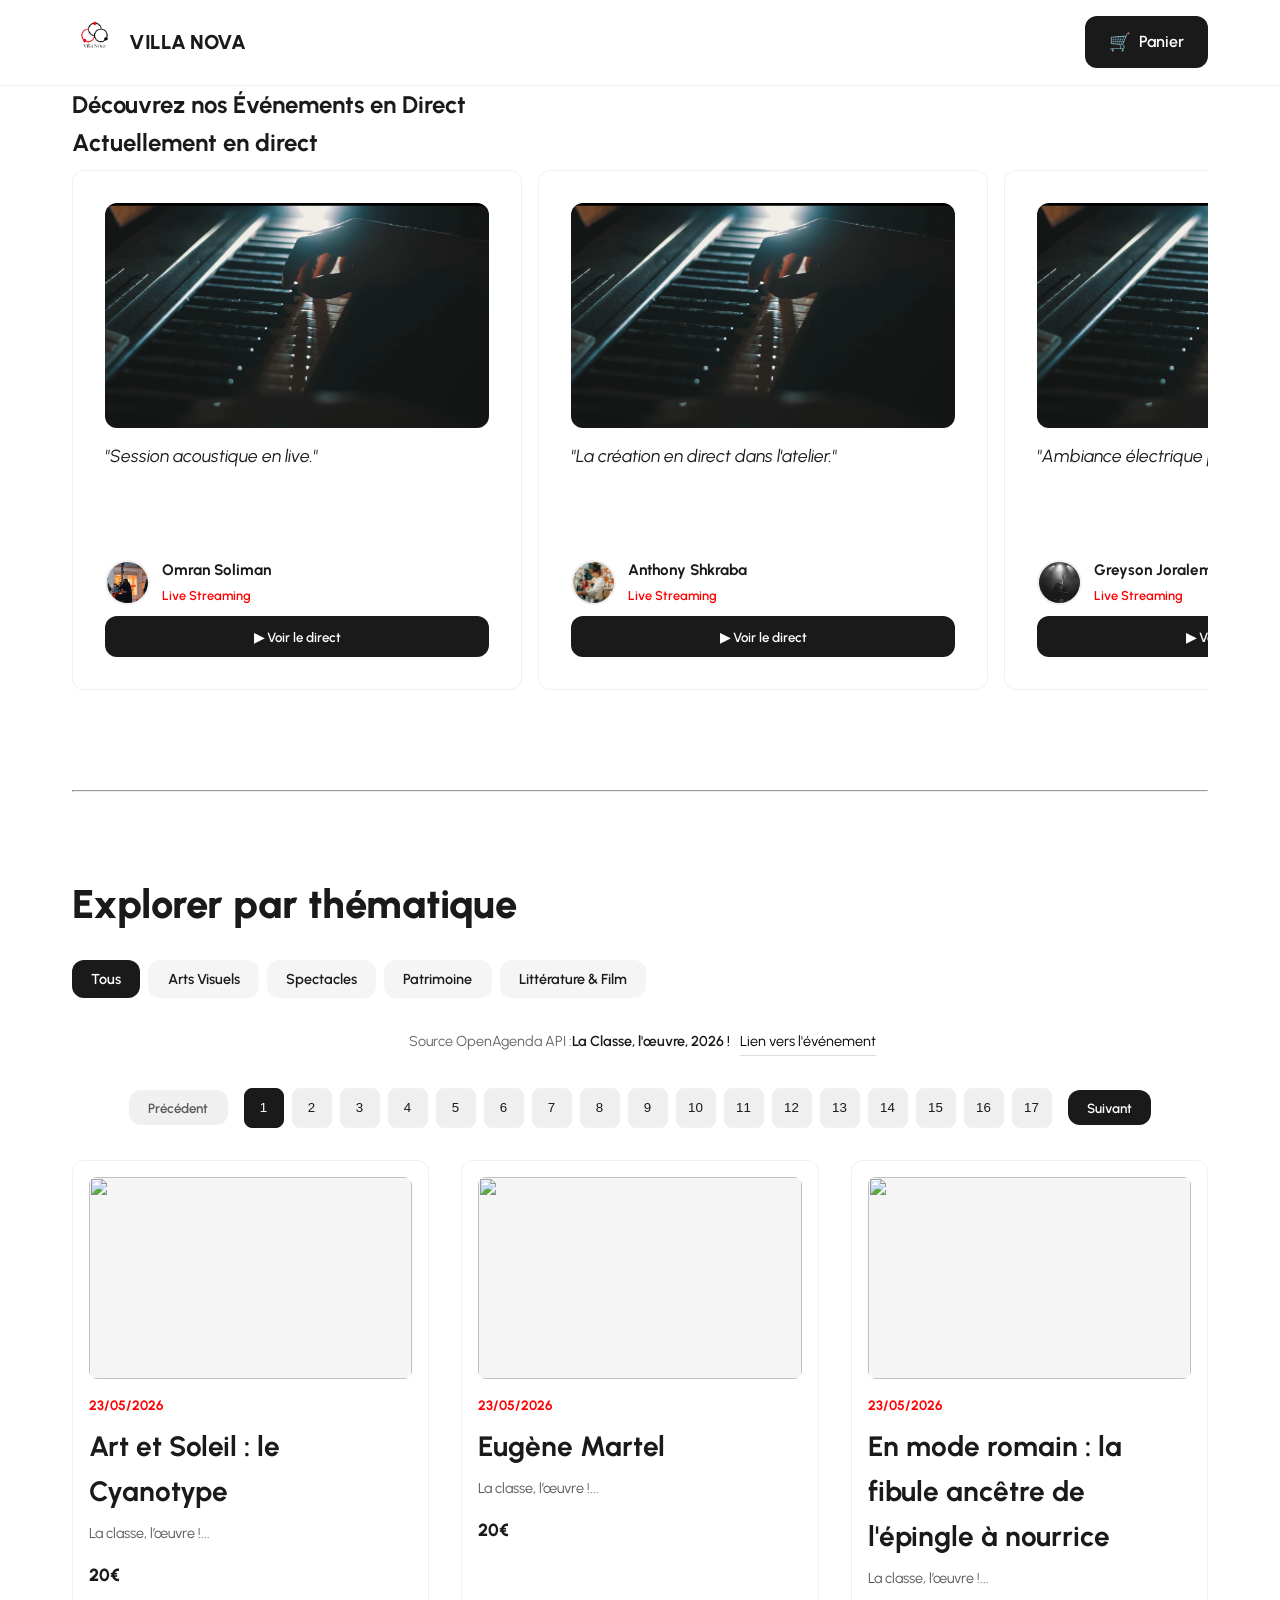
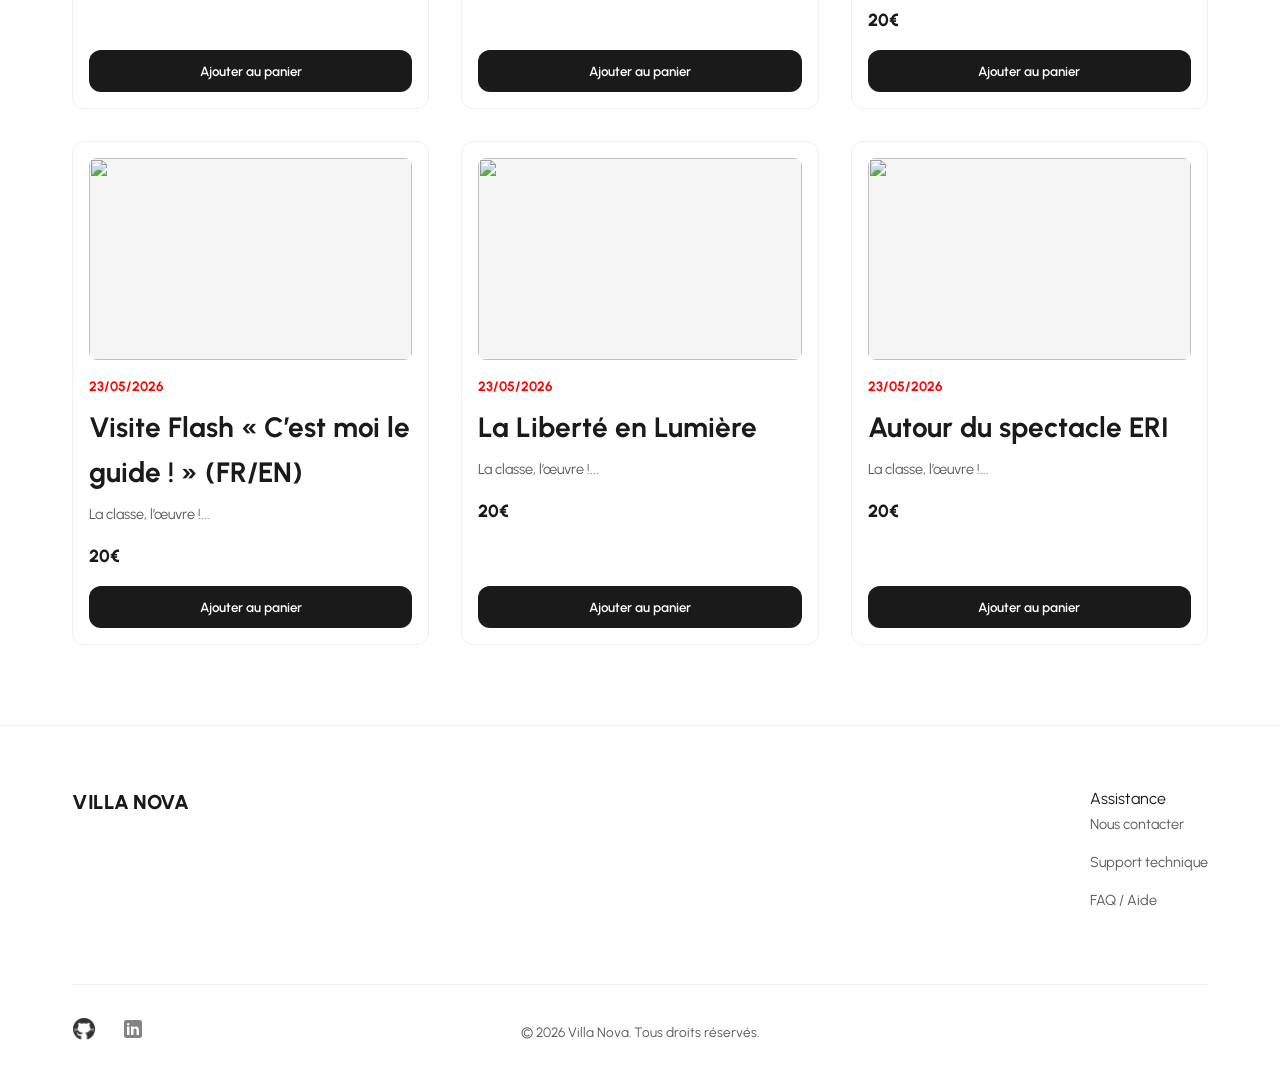
==== index.html @ 07acc82a "Add files via upload" ====
<!DOCTYPE html>
<html lang="fr">

<head>
    <meta charset="UTF-8">
    <meta name="viewport" content="width=device-width, initial-scale=1.0">
    <meta name="description"
        content="Villa Nova - Billetterie officielle. Réservez vos places pour les meilleurs concerts, cinémas et spectacles. Expérience live garantie.">
    <title>Villa Nova | Billetterie Spectacles & Concerts</title>

    <link rel="icon" type="image/png" href="./asset/favicon/symbole-villanova.webp?v=1">
    <link rel="stylesheet" href="./css/main.css">

    <script src="script.js" defer></script>
</head>

<body>

    <header class="main-header" role="banner">
        <div class="container">
            <a href="index.html" class="logo-group" aria-label="Villa Nova - Retour à l'accueil">
                <picture>
                    <source srcset="./asset/logo/logo-villanova.webp" type="image/webp">
                    <img src="./asset/logo/logo-villanova.webp" alt="Logo Villa Nova" class="logo-img" width="45"
                        height="45" decoding="async">
                </picture>
                <span class="logo-text">Villa Nova</span>
            </a>

            <nav aria-label="Navigation utilitaire">
                <a href="./Panier/panier.html" class="btn-cart">
                    Panier
                </a>
            </nav>
        </div>
    </header>

    <main id="main-content">
        <section class="hero-section">
            <div class="container">
                <h1 class="main-title">Découvrez nos Événements en Direct</h1>
            </div>
        </section>

        <section class="live-section" aria-labelledby="live-heading">
            <div class="container">
                <h2 id="live-heading" class="section-title">Actuellement en direct</h2>

                <div class="live-scroll-wrapper" id="live-container" role="region" aria-live="polite">
                </div>

                <hr class="section-divider">
            </div>
        </section>

        <template id="live-card-template">
            <article class="live-card">
                <p class="quote"></p>
                <div class="user-info">
                    <img src="" alt="" class="avatar" width="50" height="50" loading="lazy">
                    <div class="user-text">
                        <span class="name"></span>
                        <span class="desc">Live Streaming</span>
                    </div>
                </div>
                <button class="btn-toggle-live" aria-expanded="false">▶ Voir le direct</button>
            </article>
        </template>

        <section class="filters-section" aria-label="Filtrer les événements">
            <div class="container">
                <div class="filters-bar">
                    <h2 class="section-subtitle">Explorer par thématique</h2>
                    <nav class="filter-options" role="tablist">
                        <button class="filter-link active" data-filter="all" role="tab" aria-selected="true">
                            Tous
                        </button>

                        <button class="filter-link" data-filter="visuels" role="tab" aria-selected="false">
                            Arts Visuels
                        </button>

                        <button class="filter-link" data-filter="spectacle" role="tab" aria-selected="false">
                            Spectacles
                        </button>

                        <button class="filter-link" data-filter="patrimoine" role="tab" aria-selected="false">
                            Patrimoine
                        </button>

                        <button class="filter-link" data-filter="lettres" role="tab" aria-selected="false">
                            Littérature & Film
                        </button>
                    </nav>
                </div>
            </div>
            <p class="source-info">
               Source OpenAgenda API :<strong>La Classe, l'œuvre, 2026 !</strong>
                <a href="https://openagenda.com/fr/lclo-2026?domaine-artistique%5B0%5D=142" target="_blank"
                    rel="noopener noreferrer" class="event-link">
                    Lien vers l'événement
                </a>
            </p>
        </section>
        <section class="events-section">
            <div class="container">
                <nav class="pagination-bar" aria-label="Sélection de page">
                    <button class="btn-page" id="prev-page" disabled aria-label="Page précédente">Précédent</button>
                    <div class="page-numbers" id="page-numbers" role="navigation"></div>
                    <button class="btn-page" id="next-page" aria-label="Page suivante">Suivant</button>
                </nav>

                <div class="events-grid" id="events-container">
                </div>
            </div>
        </section>

        <template id="event-template">
            <article class="event-card">
                <div class="event-img-wrapper">
                    <picture>
                        <source class="event-webp-source" type="image/webp">
                        <img src="" class="event-img" loading="lazy" alt="" width="800" height="500">
                    </picture>
                </div>
                <div class="event-date-badge"></div>
                <h3 class="event-title"></h3>
                <p class="event-desc"></p>
                <div class="event-price"></div>
                <button class="btn-add-to-cart" aria-label="Ajouter cet événement au panier">Ajouter au panier</button>
            </article>
        </template>
    </main>

    <footer class="main-footer" role="contentinfo">
        <div class="container">
            <div class="footer-top">
                <div class="footer-brand">Villa Nova</div>
                <div class="footer-links">
                    <div class="footer-col">
                        <p class="footer-col-title">Assistance</p>
                        <ul>
                            <li><a href="./Contact/contact.html">Nous contacter</a></li>
                            <li><a href="#">Support technique</a></li>
                            <li><a href="#">FAQ / Aide</a></li>
                        </ul>
                    </div>
                </div>
            </div>
            <div class="footer-bottom">
                <nav class="socials" aria-label="Suivez-nous sur les réseaux sociaux">
                    <a href="https://github.com/votre-user" target="_blank" rel="noopener noreferrer"
                        aria-label="GitHub (nouvelle fenêtre)">
                        <img src="./asset/social-icon/icons8-github-50.png" alt="" class="social-icon" width="30"
                            height="30">
                    </a>
                    <a href="https://www.linkedin.com/in/votre-profil/" target="_blank" rel="noopener noreferrer"
                        aria-label="LinkedIn (nouvelle fenêtre)">
                        <img src="./asset/social-icon/icons8-linkedin-48.png" alt="" class="social-icon" width="30"
                            height="30">
                    </a>
                </nav>
                <p class="copyright">&copy; 2026 Villa Nova. Tous droits réservés.</p>
            </div>
        </div>
    </footer>

    <div id="toast-container" aria-live="assertive" aria-atomic="true"></div>

</body>

</html>
---- css/main.css ----
@charset "UTF-8";
@import url("https://fonts.googleapis.com/css2?family=Urbanist:wght@400;600;700;800&display=swap");
.main-header {
  padding: 1rem 0;
  border-bottom: 1px solid #f0f0f0;
  background-color: #ffffff;
  position: sticky;
  top: 0;
  z-index: 100;
}
.main-header .container {
  display: flex;
  justify-content: space-between;
  align-items: center;
  gap: 1rem;
}
.main-header .logo-group {
  display: flex;
  align-items: center;
  gap: 12px;
  color: #1a1a1a;
  text-decoration: none;
}
.main-header .logo-group .logo-img {
  height: clamp(35px, 5vw, 45px);
  width: auto;
  -o-object-fit: contain;
     object-fit: contain;
}
.main-header .logo-group .logo-text {
  font-size: clamp(1rem, 3vw, 1.25rem);
  font-weight: 800;
  letter-spacing: -0.5px;
  text-transform: uppercase;
}
.main-header .logo-group:hover .logo-text {
  color: #ff0000;
}
.main-header .btn-cart {
  display: inline-block;
  font-family: "Urbanist", sans-serif;
  border-radius: 12px;
  font-weight: 600;
  cursor: pointer;
  transition: all 0.3s cubic-bezier(0.4, 0, 0.2, 1);
  border: none;
  text-align: center;
  padding: 0.8rem 1.8rem;
  text-decoration: none;
}
.main-header .btn-cart:focus-visible {
  outline: 3px solid #ff0000;
  outline-offset: 3px;
}
.main-header .btn-cart:active {
  transform: scale(0.98);
}
.main-header .btn-cart {
  background-color: #1a1a1a;
  color: #ffffff;
  padding: 0.6rem 1.2rem;
  font-size: 0.9rem;
  display: flex;
  align-items: center;
  gap: 8px;
}
.main-header .btn-cart::before {
  content: "🛒";
  font-size: 1.1rem;
}
.main-header .btn-cart:hover {
  background-color: #ff0000;
  transform: translateY(-2px);
  box-shadow: 0 4px 12px rgba(255, 0, 0, 0.3);
}
@media (min-width: 768px) {
  .main-header .btn-cart {
    padding: 0.75rem 1.5rem;
    font-size: 1rem;
  }
}

.hidden {
  display: none !important;
}

.events-grid {
  display: grid;
  grid-template-columns: repeat(1, 1fr);
  gap: 2rem;
  align-items: stretch;
}
@media (min-width: 768px) {
  .events-grid {
    grid-template-columns: repeat(2, 1fr);
  }
}
@media (min-width: 1024px) {
  .events-grid {
    grid-template-columns: repeat(3, 1fr);
  }
}

/* Style pour la vidéo injectée en JS */
.live-video-player {
  width: 100%;
  border-radius: 8px;
  margin-bottom: 10px;
}

/* Style pour le bouton quand l'article est ajouté */
.btn-add-to-cart.is-added {
  background-color: #28a745 !important; /* Commentaire valide en CSS */
  border-color: #28a745 !important;
  color: white !important;
}

.live-scroll-wrapper {
  display: flex;
  gap: 1rem;
  overflow-x: auto;
  padding: 0.5rem 0.5rem 40px;
  margin-bottom: 60px;
  scroll-snap-type: x mandatory;
  scrollbar-width: auto;
  scrollbar-color: rgba(0, 0, 0, 0.5) #f5f5f5;
}
.live-scroll-wrapper::-webkit-scrollbar {
  height: 10px;
}
.live-scroll-wrapper::-webkit-scrollbar-track {
  background: #f5f5f5;
  border-radius: 12px;
}
.live-scroll-wrapper::-webkit-scrollbar-thumb {
  background: rgba(0, 0, 0, 0.5);
  border-radius: 12px;
  border: 2px solid #f5f5f5;
}
.live-scroll-wrapper::-webkit-scrollbar-thumb:hover {
  background: #595959;
}

.live-card {
  flex: 0 0 320px;
  scroll-snap-align: start;
  background: #ffffff;
  padding: 2rem;
  border-radius: 12px;
  border: 1px solid #f0f0f0;
  display: flex;
  flex-direction: column;
  height: 520px;
  overflow: hidden;
}
@media (min-width: 768px) {
  .live-card {
    flex: 0 0 450px;
  }
}
.live-card .video-container-placeholder {
  width: 100%;
  height: 225px;
  margin-bottom: 1rem;
  background-color: #f5f5f5;
  border-radius: 12px;
  overflow: hidden;
  position: relative;
}
.live-card .video-container-placeholder .live-video-player {
  width: 100%;
  height: 100%;
  -o-object-fit: cover;
     object-fit: cover;
  display: block;
  background: #000;
  position: absolute;
  top: 0;
  left: 0;
  z-index: 10;
}
.live-card .video-container-placeholder .video-preview {
  width: 100%;
  height: 100%;
  position: relative;
  z-index: 1;
}
.live-card .video-container-placeholder .video-preview .preview-img {
  width: 100%;
  height: 100%;
  -o-object-fit: cover;
     object-fit: cover;
  transition: transform 0.4s ease;
}
.live-card .video-container-placeholder .video-preview:hover .preview-img {
  transform: scale(1.05);
}
.live-card .quote {
  font-style: italic;
  font-size: 1.1rem;
  color: #1a1a1a;
  margin-bottom: 1rem;
  line-height: 1.4;
  display: -webkit-box;
  line-clamp: 2;
  -webkit-line-clamp: 2;
  -webkit-box-orient: vertical;
  overflow: hidden;
}
.live-card .user-info {
  display: flex;
  align-items: center;
  gap: 12px;
  margin-top: auto;
  padding-bottom: 0.5rem;
}
.live-card .user-info .avatar {
  width: 45px;
  height: 45px;
  border-radius: 50%;
  -o-object-fit: cover;
     object-fit: cover;
  border: 2px solid #f0f0f0;
  flex-shrink: 0;
}
.live-card .user-info .user-text .name {
  font-weight: bold;
  display: block;
  font-size: 0.95rem;
}
.live-card .user-info .user-text .desc {
  font-size: 0.8rem;
  color: #ff0000;
  font-weight: 600;
}

.event-card {
  display: flex;
  flex-direction: column;
  background: #ffffff;
  padding: 1rem;
  border-radius: 12px;
  border: 1px solid #f0f0f0;
  transition: transform 0.3s ease, box-shadow 0.3s ease;
}
.event-card:hover {
  transform: translateY(-5px);
  box-shadow: 0 10px 20px rgba(0, 0, 0, 0.05);
}
.event-card .event-img-wrapper {
  width: 100%;
  aspect-ratio: 16/10;
  border-radius: 8px;
  overflow: hidden;
  margin-bottom: 1rem;
  background: #f5f5f5;
}
.event-card .event-img-wrapper picture, .event-card .event-img-wrapper img {
  width: 100%;
  height: 100%;
  -o-object-fit: cover;
     object-fit: cover;
  display: block;
}
.event-card .event-date-badge {
  color: #ff0000;
  font-weight: 700;
  font-size: 0.85rem;
  text-transform: uppercase;
}
.event-card h3 {
  margin: 0.5rem 0;
  font-size: clamp(1.25rem, 3vw, 1.75rem);
  color: #1a1a1a;
}
.event-card .event-desc {
  font-size: 0.9rem;
  color: #595959;
  margin-bottom: 1rem;
}
.event-card .event-price {
  font-weight: 800;
  margin-bottom: 1rem;
  font-size: 1.1rem;
}
.event-card .btn-add-to-cart {
  margin-top: auto;
}

.filters-bar {
  margin-top: 80px;
  margin-bottom: 2rem;
}
.filters-bar .section-subtitle {
  font-size: clamp(1.75rem, 4vw, 2.5rem);
  font-weight: 800;
  margin-bottom: 24px;
  display: block;
}

.filter-options {
  display: flex;
  gap: 0.5rem;
  flex-wrap: wrap;
}
.filter-options .filter-link {
  display: inline-block;
  font-family: "Urbanist", sans-serif;
  border-radius: 12px;
  font-weight: 600;
  cursor: pointer;
  transition: all 0.3s cubic-bezier(0.4, 0, 0.2, 1);
  border: none;
  text-align: center;
  padding: 0.8rem 1.8rem;
  text-decoration: none;
}
.filter-options .filter-link:focus-visible {
  outline: 3px solid #ff0000;
  outline-offset: 3px;
}
.filter-options .filter-link:active {
  transform: scale(0.98);
}
.filter-options .filter-link {
  background: #f5f5f5;
  color: #1a1a1a;
  padding: 0.6rem 1.2rem;
  font-size: 0.9rem;
}
.filter-options .filter-link.active {
  background: #1a1a1a;
  color: #ffffff;
}
.filter-options .filter-link:hover:not(.active) {
  background: rgb(232.25, 232.25, 232.25);
}

.pagination-bar {
  display: flex;
  justify-content: center;
  align-items: center;
  gap: 1rem;
  margin: 2rem 0;
}
.pagination-bar .btn-page {
  display: inline-block;
  font-family: "Urbanist", sans-serif;
  border-radius: 12px;
  font-weight: 600;
  cursor: pointer;
  transition: all 0.3s cubic-bezier(0.4, 0, 0.2, 1);
  border: none;
  text-align: center;
  padding: 0.8rem 1.8rem;
  text-decoration: none;
}
.pagination-bar .btn-page:focus-visible {
  outline: 3px solid #ff0000;
  outline-offset: 3px;
}
.pagination-bar .btn-page:active {
  transform: scale(0.98);
}
.pagination-bar .btn-page {
  background: #1a1a1a;
  color: #ffffff;
  padding: 0.6rem 1.2rem;
}
.pagination-bar .btn-page:disabled {
  background: #f0f0f0;
  color: #595959;
  cursor: not-allowed;
}
.pagination-bar .page-numbers {
  display: flex;
  gap: 0.5rem;
}
.pagination-bar .page-numbers .page-link {
  width: 40px;
  height: 40px;
  display: flex;
  justify-content: center;
  align-items: center;
  border: 1px solid #f0f0f0;
  border-radius: 8px;
  cursor: pointer;
  transition: all 0.2s;
}
.pagination-bar .page-numbers .page-link.active {
  background: #1a1a1a;
  color: #ffffff;
  border-color: #1a1a1a;
}

.btn-toggle-live, .btn-add-to-cart {
  display: inline-block;
  font-family: "Urbanist", sans-serif;
  border-radius: 12px;
  font-weight: 600;
  cursor: pointer;
  transition: all 0.3s cubic-bezier(0.4, 0, 0.2, 1);
  border: none;
  text-align: center;
  padding: 0.8rem 1.8rem;
  text-decoration: none;
}
.btn-toggle-live:focus-visible, .btn-add-to-cart:focus-visible {
  outline: 3px solid #ff0000;
  outline-offset: 3px;
}
.btn-toggle-live:active, .btn-add-to-cart:active {
  transform: scale(0.98);
}
.btn-toggle-live, .btn-add-to-cart {
  background: #1a1a1a;
  color: #ffffff;
  width: 100%;
}
.btn-toggle-live:hover, .btn-add-to-cart:hover {
  background: #ff0000;
}

.btn-toggle-live.is-actived {
  background-color: #28a745 !important; /* Commentaire valide en CSS */
  border-color: #28a745 !important;
  color: white !important;
}

#toast-container {
  position: fixed;
  bottom: 2rem;
  right: 2rem;
  z-index: 1000;
}

.toast-message {
  background: #1a1a1a;
  color: #ffffff;
  padding: 1rem 2rem;
  border-radius: 12px;
  margin-top: 0.5rem;
  box-shadow: 0 10px 30px rgba(0, 0, 0, 0.2);
  display: flex;
  align-items: center;
  gap: 10px;
  font-size: 0.9rem;
  animation: slideIn 0.3s ease-out, fadeOut 0.3s ease-in 2.7s forwards;
}
.toast-message::before {
  content: "✓";
  color: #4CAF50;
  font-weight: bold;
}

@keyframes slideIn {
  from {
    transform: translateX(100%);
    opacity: 0;
  }
  to {
    transform: translateX(0);
    opacity: 1;
  }
}
@keyframes fadeOut {
  from {
    opacity: 1;
  }
  to {
    opacity: 0;
  }
}
.water-surface {
  position: relative;
  overflow: hidden;
  cursor: pointer;
  background: #000;
}
.water-surface .live-video-player {
  position: absolute;
  top: 0;
  left: 0;
  width: 100%;
  height: 100%;
  z-index: 10;
  -o-object-fit: cover;
     object-fit: cover;
}
.water-surface .video-preview {
  position: relative;
  width: 100%;
  height: 100%;
  z-index: 1;
}
.water-surface .water-overlay {
  position: absolute;
  top: 0;
  left: 0;
  width: 100%;
  height: 100%;
  pointer-events: none;
  z-index: 5;
}
.water-surface .water-ripple {
  position: absolute;
  width: 2px;
  height: 2px;
  background: rgba(255, 255, 255, 0.4);
  border-radius: 50%;
  transform: translate(-50%, -50%);
  animation: rippleEffect 1s ease-out forwards;
  z-index: 6;
}

@keyframes rippleEffect {
  0% {
    width: 0;
    height: 0;
    opacity: 0.5;
    box-shadow: 0 0 0 0 rgba(255, 255, 255, 0.4);
  }
  100% {
    width: 150px;
    height: 150px;
    opacity: 0;
    box-shadow: 0 0 20px 10px rgba(255, 255, 255, 0);
  }
}
.source-info {
  display: flex;
  justify-content: center;
  font-size: 0.9rem;
  color: #666;
  margin: 15px 0 25px 5px;
  font-family: inherit;
}
.source-info strong {
  color: #1a1a1a;
  font-weight: 600;
}
.source-info .event-link {
  color: #000;
  text-decoration: none;
  margin-left: 10px;
  padding-bottom: 2px;
  border-bottom: 1px solid #ddd;
  transition: all 0.3s ease;
}
.source-info .event-link:hover {
  color: #444;
  border-bottom-color: #1a1a1a;
}

.cart-title {
  font-size: clamp(2.25rem, 6vw, 4rem);
  margin: 2rem 0;
  font-weight: 800;
}

.cart-empty {
  text-align: center;
  padding: 60px 0;
}

.cart-actions-bottom {
  margin-top: 30px;
}

.btn-retour-simple {
  display: inline-block;
  background: none;
  border: 1px solid #f0f0f0;
  color: #1a1a1a;
  padding: 0.8rem 1.5rem;
  font-size: 0.9rem;
  border-radius: 12px;
  transition: all 0.2s;
  text-decoration: underline;
}
.btn-retour-simple:hover {
  color: #ff0000;
}

.btn-continue-shopping {
  display: block;
  text-align: center;
  margin-top: 15px;
  color: #1a1a1a;
  font-size: 0.9rem;
  text-decoration: underline;
}
.btn-continue-shopping:hover {
  text-decoration: underline;
  color: #ff0000;
}

.cart-header {
  display: none;
}
@media (min-width: 768px) {
  .cart-header {
    display: flex;
    padding: 1rem 0;
    border-bottom: 2px solid #1a1a1a;
    font-weight: 700;
    text-transform: uppercase;
    font-size: 0.85rem;
    letter-spacing: 1px;
  }
}
.cart-header .col-desc {
  flex: 3;
}
.cart-header .col-date {
  flex: 1.5;
  text-align: center;
}
.cart-header .col-qty {
  flex: 1.5;
  text-align: center;
}
.cart-header .col-price {
  flex: 1;
  text-align: right;
}

.cart-item {
  display: flex;
  flex-direction: column;
  gap: 1rem;
  padding: 2rem 0;
  border-bottom: 1px solid #f0f0f0;
}
@media (min-width: 768px) {
  .cart-item {
    flex-direction: row;
    align-items: center;
  }
}
.cart-item .item-info {
  display: flex;
  align-items: center;
  gap: 1rem;
  flex: 3;
}
.cart-item .item-thumb {
  width: 70px;
  height: 70px;
  -o-object-fit: cover;
     object-fit: cover;
  border-radius: 12px;
  flex-shrink: 0;
  background: #f5f5f5;
}
.cart-item .col-date, .cart-item .col-qty, .cart-item .col-price {
  display: flex;
  justify-content: space-between;
  width: 100%;
}
@media (min-width: 768px) {
  .cart-item .col-date, .cart-item .col-qty, .cart-item .col-price {
    display: block;
    width: auto;
    flex: 1.5;
    text-align: center;
  }
}
.cart-item .col-price {
  font-weight: 700;
}
@media (min-width: 768px) {
  .cart-item .col-price {
    flex: 1;
    text-align: right;
  }
}
.cart-item .qty-control {
  display: flex;
  align-items: center;
  justify-content: center;
  gap: 10px;
}
.cart-item .qty-control button {
  background: #f5f5f5;
  border: none;
  width: 35px;
  height: 35px;
  border-radius: 50%;
  display: flex;
  align-items: center;
  justify-content: center;
  font-size: 1.1rem;
  font-weight: 700;
  cursor: pointer;
  transition: all 0.2s;
}
.cart-item .qty-control button:hover {
  background: #1a1a1a;
  color: #ffffff;
}
.cart-item .btn-delete {
  background: none;
  border: none;
  color: #595959;
  font-size: 0.8rem;
  text-decoration: underline;
  cursor: pointer;
  margin-top: 5px;
}
.cart-item .btn-delete:hover {
  color: #ff0000;
}

.cart-footer {
  display: flex;
  justify-content: flex-end;
  margin: 2rem 0 100px 0;
}
.cart-footer .summary-box {
  width: 100%;
  max-width: 380px;
  background: #f5f5f5;
  padding: 2rem;
  border-radius: 12px;
}
.cart-footer .summary-box .summary-line {
  display: flex;
  justify-content: space-between;
  margin-bottom: 1rem;
  color: #595959;
}
.cart-footer .summary-box .summary-total {
  display: flex;
  justify-content: space-between;
  margin-top: 1rem;
  padding-top: 1rem;
  border-top: 2px solid #1a1a1a;
  font-weight: 800;
  font-size: 1.5rem;
  color: #1a1a1a;
}

.btn-submit {
  display: inline-block;
  font-family: "Urbanist", sans-serif;
  border-radius: 12px;
  font-weight: 600;
  cursor: pointer;
  transition: all 0.3s cubic-bezier(0.4, 0, 0.2, 1);
  border: none;
  text-align: center;
  padding: 0.8rem 1.8rem;
  text-decoration: none;
}
.btn-submit:focus-visible {
  outline: 3px solid #ff0000;
  outline-offset: 3px;
}
.btn-submit:active {
  transform: scale(0.98);
}
.btn-submit {
  display: block;
  width: 100%;
  background-color: #ff0000;
  color: #ffffff;
  padding: 1.1rem;
  font-size: 1rem;
  margin-top: 2rem;
  text-transform: uppercase;
  letter-spacing: 1px;
}
.btn-submit:hover {
  background-color: #cc0000;
  transform: translateY(-3px);
  box-shadow: 0 8px 15px rgba(255, 0, 0, 0.2);
}

.feedback-section {
  padding: 80px 0 2rem;
}
.feedback-section .section-title {
  font-size: clamp(1.75rem, 4vw, 2.5rem);
  margin-bottom: 2rem;
  font-weight: 800;
  text-align: center;
}
.feedback-section .feedback-grid {
  display: grid;
  grid-template-columns: 1fr;
  gap: 1rem;
}
@media (min-width: 768px) {
  .feedback-section .feedback-grid {
    grid-template-columns: repeat(2, 1fr);
    gap: 2rem;
  }
}
@media (min-width: 1024px) {
  .feedback-section .feedback-grid {
    grid-template-columns: repeat(3, 1fr);
  }
}
.feedback-section .feedback-card {
  padding: 2rem;
  border: 1px solid #f0f0f0;
  border-radius: 12px;
  background-color: #ffffff;
  transition: all 0.3s ease;
}
.feedback-section .feedback-card:hover {
  box-shadow: 0 10px 30px rgba(0, 0, 0, 0.08);
  transform: translateY(-5px);
}
.feedback-section .feedback-card .quote {
  font-size: 1.1rem;
  font-style: italic;
  font-weight: 500;
  margin-bottom: 1rem;
  color: #1a1a1a;
  line-height: 1.6;
}
.feedback-section .feedback-card .quote::before {
  content: "« ";
  color: #ff0000;
}
.feedback-section .feedback-card .quote::after {
  content: " »";
  color: #ff0000;
}

.contact-section {
  padding: 60px 0 120px;
}
.contact-section .contact-title {
  font-size: clamp(1.75rem, 4vw, 2.5rem);
  font-weight: 800;
  margin-bottom: 40px;
  margin-top: 20px;
}
.contact-section .contact-form {
  max-width: 750px;
  margin: 0 auto;
}
.contact-section .contact-form .form-row {
  display: flex;
  flex-direction: column;
  gap: 0;
}
@media (min-width: 768px) {
  .contact-section .contact-form .form-row {
    flex-direction: row;
    gap: 2rem;
  }
}
.contact-section .contact-form .form-group {
  display: flex;
  flex-direction: column;
  margin-bottom: 25px;
  flex: 1;
  position: relative;
}
.contact-section .contact-form .form-group label {
  font-size: 0.9rem;
  font-weight: 700;
  margin-bottom: 8px;
  color: #1a1a1a;
}
.contact-section .contact-form .form-group input, .contact-section .contact-form .form-group textarea {
  padding: 14px 18px;
  border: 2px solid #f0f0f0;
  border-radius: 10px;
  font-family: "Urbanist", sans-serif;
  font-size: 1rem;
  transition: all 0.3s cubic-bezier(0.4, 0, 0.2, 1);
  background-color: #f5f5f5;
}
.contact-section .contact-form .form-group input:focus, .contact-section .contact-form .form-group textarea:focus {
  outline: none;
  border-color: #ff0000;
  background-color: #ffffff;
  box-shadow: 0 0 0 4px rgba(255, 0, 0, 0.1);
}
.contact-section .contact-form .form-group input.is-invalid, .contact-section .contact-form .form-group textarea.is-invalid {
  border-color: #ff0000;
  background-color: rgba(255, 0, 0, 0.02);
}
.contact-section .contact-form .form-group input.is-invalid:focus, .contact-section .contact-form .form-group textarea.is-invalid:focus {
  box-shadow: 0 0 0 4px rgba(255, 0, 0, 0.15);
}
.contact-section .contact-form .form-group input::-moz-placeholder, .contact-section .contact-form .form-group textarea::-moz-placeholder {
  color: #595959;
  opacity: 0.6;
}
.contact-section .contact-form .form-group input::placeholder, .contact-section .contact-form .form-group textarea::placeholder {
  color: #595959;
  opacity: 0.6;
}
.contact-section .contact-form .form-group textarea {
  min-height: 160px;
  resize: vertical;
}
.contact-section .contact-form .form-group .error-hint {
  color: #ff0000;
  font-size: 0.8rem;
  font-weight: 600;
  margin-top: 6px;
  display: none;
  animation: errorFadeIn 0.3s ease-out;
}
.contact-section .contact-form .form-group .error-hint.visible {
  display: block;
}
.contact-section .contact-form .btn-submit {
  display: inline-block;
  font-family: "Urbanist", sans-serif;
  border-radius: 12px;
  font-weight: 600;
  cursor: pointer;
  transition: all 0.3s cubic-bezier(0.4, 0, 0.2, 1);
  border: none;
  text-align: center;
  padding: 0.8rem 1.8rem;
  text-decoration: none;
}
.contact-section .contact-form .btn-submit:focus-visible {
  outline: 3px solid #ff0000;
  outline-offset: 3px;
}
.contact-section .contact-form .btn-submit:active {
  transform: scale(0.98);
}
.contact-section .contact-form .btn-submit {
  background: #1a1a1a;
  color: #ffffff;
  padding: 1.2rem;
  width: 100%;
  font-size: 1.1rem;
  font-weight: 700;
  margin-top: 10px;
  cursor: pointer;
}
.contact-section .contact-form .btn-submit:hover {
  background: #ff0000;
  transform: translateY(-3px);
  box-shadow: 0 10px 20px rgba(255, 0, 0, 0.2);
}
.contact-section .contact-form .btn-submit:active {
  transform: translateY(-1px);
}

@keyframes errorFadeIn {
  from {
    opacity: 0;
    transform: translateY(-5px);
  }
  to {
    opacity: 1;
    transform: translateY(0);
  }
}
.main-footer {
  padding: 60px 0 2rem;
  border-top: 1px solid #f0f0f0;
  margin-top: 80px;
  background-color: #ffffff;
}
.main-footer .footer-top {
  display: flex;
  flex-direction: column;
  gap: 40px;
  margin-bottom: 40px;
}
@media (min-width: 768px) {
  .main-footer .footer-top {
    flex-direction: row;
    justify-content: space-between;
    margin-bottom: 60px;
  }
}
.main-footer .footer-brand {
  font-weight: 800;
  font-size: 1.25rem;
  color: #1a1a1a;
  text-transform: uppercase;
  letter-spacing: -0.5px;
}
.main-footer .footer-links {
  display: flex;
  flex-direction: column;
  gap: 30px;
}
@media (min-width: 768px) {
  .main-footer .footer-links {
    flex-direction: row;
    gap: 60px;
  }
}
@media (min-width: 1024px) {
  .main-footer .footer-links {
    gap: 100px;
  }
}
.main-footer .footer-links .footer-col span {
  display: block;
  font-weight: 700;
  margin-bottom: 1rem;
  font-size: 0.95rem;
  color: #1a1a1a;
}
.main-footer .footer-links .footer-col ul {
  list-style: none;
  padding: 0;
}
.main-footer .footer-links .footer-col ul li {
  margin-bottom: 12px;
}
.main-footer .footer-links .footer-col ul li a {
  color: #595959;
  font-size: 0.9rem;
  transition: all 0.2s ease;
  display: inline-block;
}
.main-footer .footer-links .footer-col ul li a:hover {
  color: #ff0000;
  text-decoration: underline;
}
.main-footer .footer-links .footer-col ul li a:focus-visible {
  outline: 3px solid #ff0000;
  outline-offset: 3px;
}
.main-footer .footer-bottom {
  padding-top: 2rem;
  border-top: 1px solid #f0f0f0;
  display: flex;
  flex-direction: column;
  align-items: center;
  gap: 20px;
}
@media (min-width: 768px) {
  .main-footer .footer-bottom {
    display: grid;
    grid-template-columns: 1fr auto 1fr;
    align-items: center;
    flex-direction: row;
  }
}
.main-footer .footer-bottom .socials {
  display: flex;
  gap: 25px;
  grid-column: 1;
  justify-content: flex-start;
}
.main-footer .footer-bottom .socials .social-icon {
  width: 24px;
  height: 24px;
  transition: all 0.3s cubic-bezier(0.4, 0, 0.2, 1);
  opacity: 0.8;
  filter: grayscale(100%);
}
.main-footer .footer-bottom .socials .social-icon:hover {
  transform: translateY(-5px);
  opacity: 1;
  filter: grayscale(0%);
}
.main-footer .footer-bottom .copyright {
  grid-column: 2;
  font-size: 0.85rem;
  color: #595959;
  text-align: center;
  margin: 0;
}
@media (min-width: 768px) {
  .main-footer .footer-bottom::after {
    content: "";
    grid-column: 3;
  }
}

.payment-container {
  padding: 2rem 0;
  background-color: #f5f5f5;
}
.payment-container .payment-title {
  font-size: clamp(1.75rem, 4vw, 2.5rem);
  font-weight: 800;
  margin-bottom: 2rem;
  color: #1a1a1a;
}

.payment-layout {
  display: flex;
  flex-direction: column;
  gap: 30px;
}
@media (min-width: 768px) {
  .payment-layout {
    flex-direction: row;
    align-items: flex-start;
  }
}

.payment-card {
  flex: 2;
  background: #ffffff;
  padding: 40px;
  border-radius: 12px;
  box-shadow: 0 15px 35px rgba(0, 0, 0, 0.05);
  border: 1px solid #f0f0f0;
}
.payment-card .form-row {
  display: flex;
  flex-direction: column;
  gap: 0;
}
@media (min-width: 768px) {
  .payment-card .form-row {
    flex-direction: row;
    gap: 20px;
  }
}
.payment-card .form-group {
  display: flex;
  flex-direction: column;
  margin-bottom: 20px;
  flex: 1;
}
.payment-card .form-group label {
  font-size: 0.9rem;
  font-weight: 700;
  margin-bottom: 8px;
  color: #1a1a1a;
}
.payment-card .form-group input, .payment-card .form-group .custom-select {
  padding: 12px 15px;
  border: 2px solid #f0f0f0;
  border-radius: 8px;
  font-family: "Urbanist", sans-serif;
  font-size: 1rem;
  background-color: #f5f5f5;
  transition: all 0.3s ease;
}
.payment-card .form-group input:focus, .payment-card .form-group .custom-select:focus {
  outline: none;
  border-color: #ff0000;
  background-color: #ffffff;
  box-shadow: 0 0 0 4px rgba(255, 0, 0, 0.1);
}
.payment-card .btn-submit-payment {
  display: inline-block;
  font-family: "Urbanist", sans-serif;
  border-radius: 12px;
  font-weight: 600;
  cursor: pointer;
  transition: all 0.3s cubic-bezier(0.4, 0, 0.2, 1);
  border: none;
  text-align: center;
  padding: 0.8rem 1.8rem;
  text-decoration: none;
}
.payment-card .btn-submit-payment:focus-visible {
  outline: 3px solid #ff0000;
  outline-offset: 3px;
}
.payment-card .btn-submit-payment:active {
  transform: scale(0.98);
}
.payment-card .btn-submit-payment {
  background: #ff0000;
  color: #ffffff;
  width: 100%;
  padding: 1.2rem;
  font-size: 1.2rem;
  font-weight: bold;
  text-transform: none;
  margin-top: 20px;
  border-radius: 8px;
  cursor: pointer;
}
.payment-card .btn-submit-payment:hover {
  background: #cc0000;
  transform: translateY(-2px);
  box-shadow: 0 10px 20px rgba(255, 0, 0, 0.2);
}

.order-summary {
  flex: 1;
}
@media (min-width: 768px) {
  .order-summary {
    position: sticky;
    top: 40px;
  }
}
.order-summary .summary-content {
  background: #ffffff;
  padding: 30px;
  border-radius: 12px;
  border: 1px solid #f0f0f0;
  box-shadow: 0 10px 25px rgba(0, 0, 0, 0.03);
}
.order-summary .summary-content h3 {
  font-size: clamp(1.25rem, 3vw, 1.75rem);
  font-weight: 800;
  margin-bottom: 25px;
  border-bottom: 2px solid #f5f5f5;
  padding-bottom: 10px;
}
.order-summary .summary-content .summary-items .summary-item {
  display: flex;
  justify-content: space-between;
  margin-bottom: 15px;
  font-size: 0.95rem;
  color: #595959;
}
.order-summary .summary-content .summary-items .summary-item strong {
  color: #1a1a1a;
}
.order-summary .summary-content .summary-divider {
  border: 0;
  border-top: 1px solid #f0f0f0;
  margin: 20px 0;
}
.order-summary .summary-content .summary-total {
  display: flex;
  justify-content: space-between;
  align-items: center;
  margin-bottom: 25px;
}
.order-summary .summary-content .summary-total span:first-child {
  font-weight: 700;
  font-size: 1.1rem;
}
.order-summary .summary-content .summary-total .price {
  font-size: 1.5rem;
  font-weight: 900;
  color: #1a1a1a;
}
.order-summary .summary-content .security-badge {
  display: flex;
  align-items: center;
  justify-content: center;
  gap: 10px;
  background: #f0fff4;
  color: #2f855a;
  padding: 12px;
  border-radius: 8px;
  font-size: 0.85rem;
  font-weight: 700;
  border: 1px solid #c6f6d5;
}

/* Style pour les erreurs de validation */
.is-invalid {
  border-color: #dc3545 !important;
  background-color: #fff8f8;
}
.is-invalid::-moz-placeholder {
  color: #dc3545;
  opacity: 0.5;
}
.is-invalid::placeholder {
  color: #dc3545;
  opacity: 0.5;
}

/* Style pour les lignes du récapitulatif */
.summary-item {
  display: flex;
  justify-content: space-between;
  margin-bottom: 10px;
  font-size: 0.95rem;
}
.summary-item .item-price {
  color: var(--text-color);
}

* {
  box-sizing: border-box;
  margin: 0;
  padding: 0;
}

html {
  scroll-behavior: smooth;
  font-size: 100%;
}

body {
  font-family: "Urbanist", sans-serif;
  color: #1a1a1a;
  background-color: #ffffff;
  font-size: clamp(1rem, 1.2vw, 1.125rem);
  line-height: 1.6;
  -webkit-font-smoothing: antialiased;
  -moz-osx-font-smoothing: grayscale;
  overflow-x: hidden;
}

.container {
  max-width: 1200px;
  margin: 0 auto;
  padding: 0 2rem;
}
@media (min-width: 768px) {
  .container {
    padding: 0 2rem;
  }
}

a, button {
  color: inherit;
  text-decoration: none;
  transition: all 0.3s cubic-bezier(0.4, 0, 0.2, 1);
}
a:hover, button:hover {
  color: #ffffff;
}
a:focus-visible, button:focus-visible {
  outline: 3px solid #ff0000;
  outline-offset: 3px;
}/*# sourceMappingURL=main.css.map */
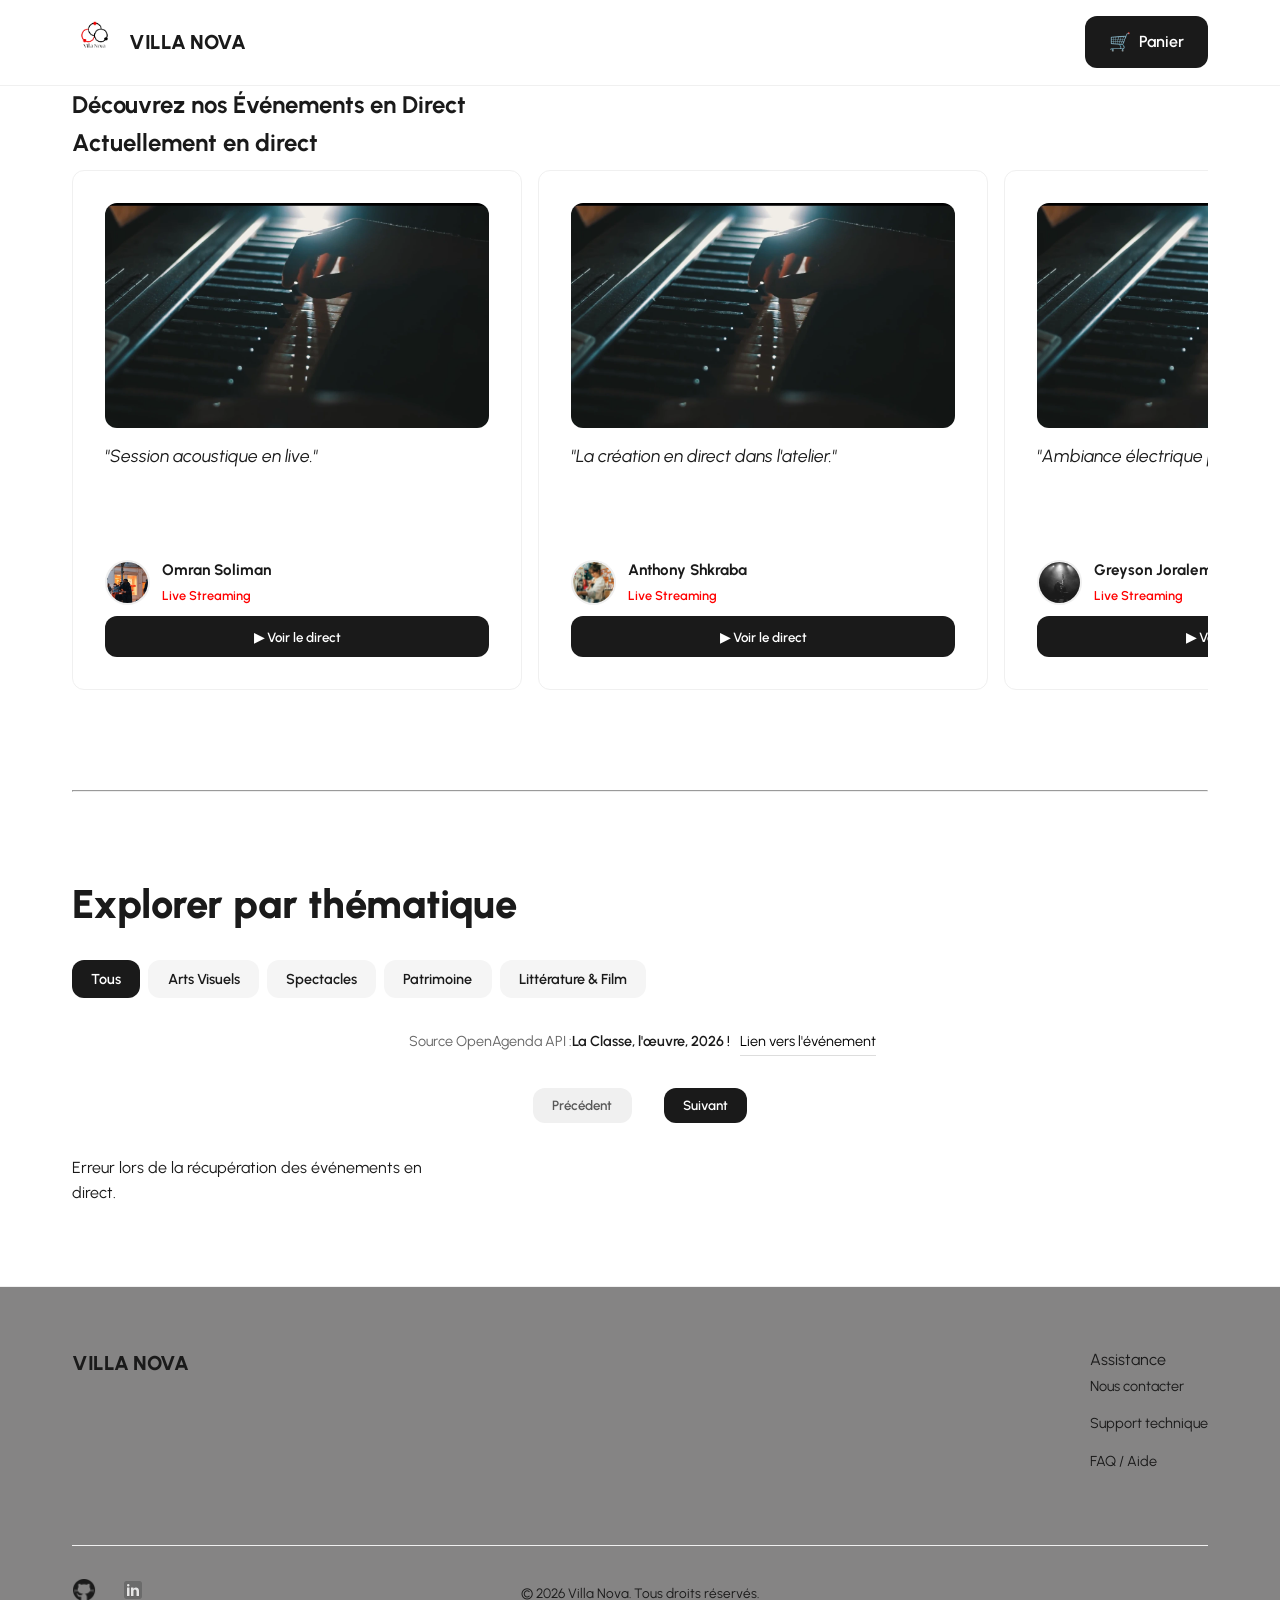
==== commit d8e2c4ab: "Change page title and update HTML structure Updated the title from 'Billetterie Spectacles & Concert" ====
--- a/index.html
+++ b/index.html
@@ -6,7 +6,7 @@
     <meta name="viewport" content="width=device-width, initial-scale=1.0">
     <meta name="description"
         content="Villa Nova - Billetterie officielle. Réservez vos places pour les meilleurs concerts, cinémas et spectacles. Expérience live garantie.">
-    <title>Villa Nova | Billetterie Spectacles & Concerts</title>
+    <title>Villa Nova | Acceuil</title>
 
     <link rel="icon" type="image/png" href="./asset/favicon/symbole-villanova.webp?v=1">
     <link rel="stylesheet" href="./css/main.css">
@@ -169,4 +169,4 @@
 
 </body>
 
-</html>+</html>
--- a/css/main.css
+++ b/css/main.css
@@ -964,7 +964,7 @@
   padding: 60px 0 2rem;
   border-top: 1px solid #f0f0f0;
   margin-top: 80px;
-  background-color: #ffffff;
+  background-color: #858484;
 }
 .main-footer .footer-top {
   display: flex;
@@ -1017,7 +1017,7 @@
   margin-bottom: 12px;
 }
 .main-footer .footer-links .footer-col ul li a {
-  color: #595959;
+  color: #1a1a1a;
   font-size: 0.9rem;
   transition: all 0.2s ease;
   display: inline-block;
@@ -1067,7 +1067,7 @@
 .main-footer .footer-bottom .copyright {
   grid-column: 2;
   font-size: 0.85rem;
-  color: #595959;
+  color: #1a1a1a;
   text-align: center;
   margin: 0;
 }
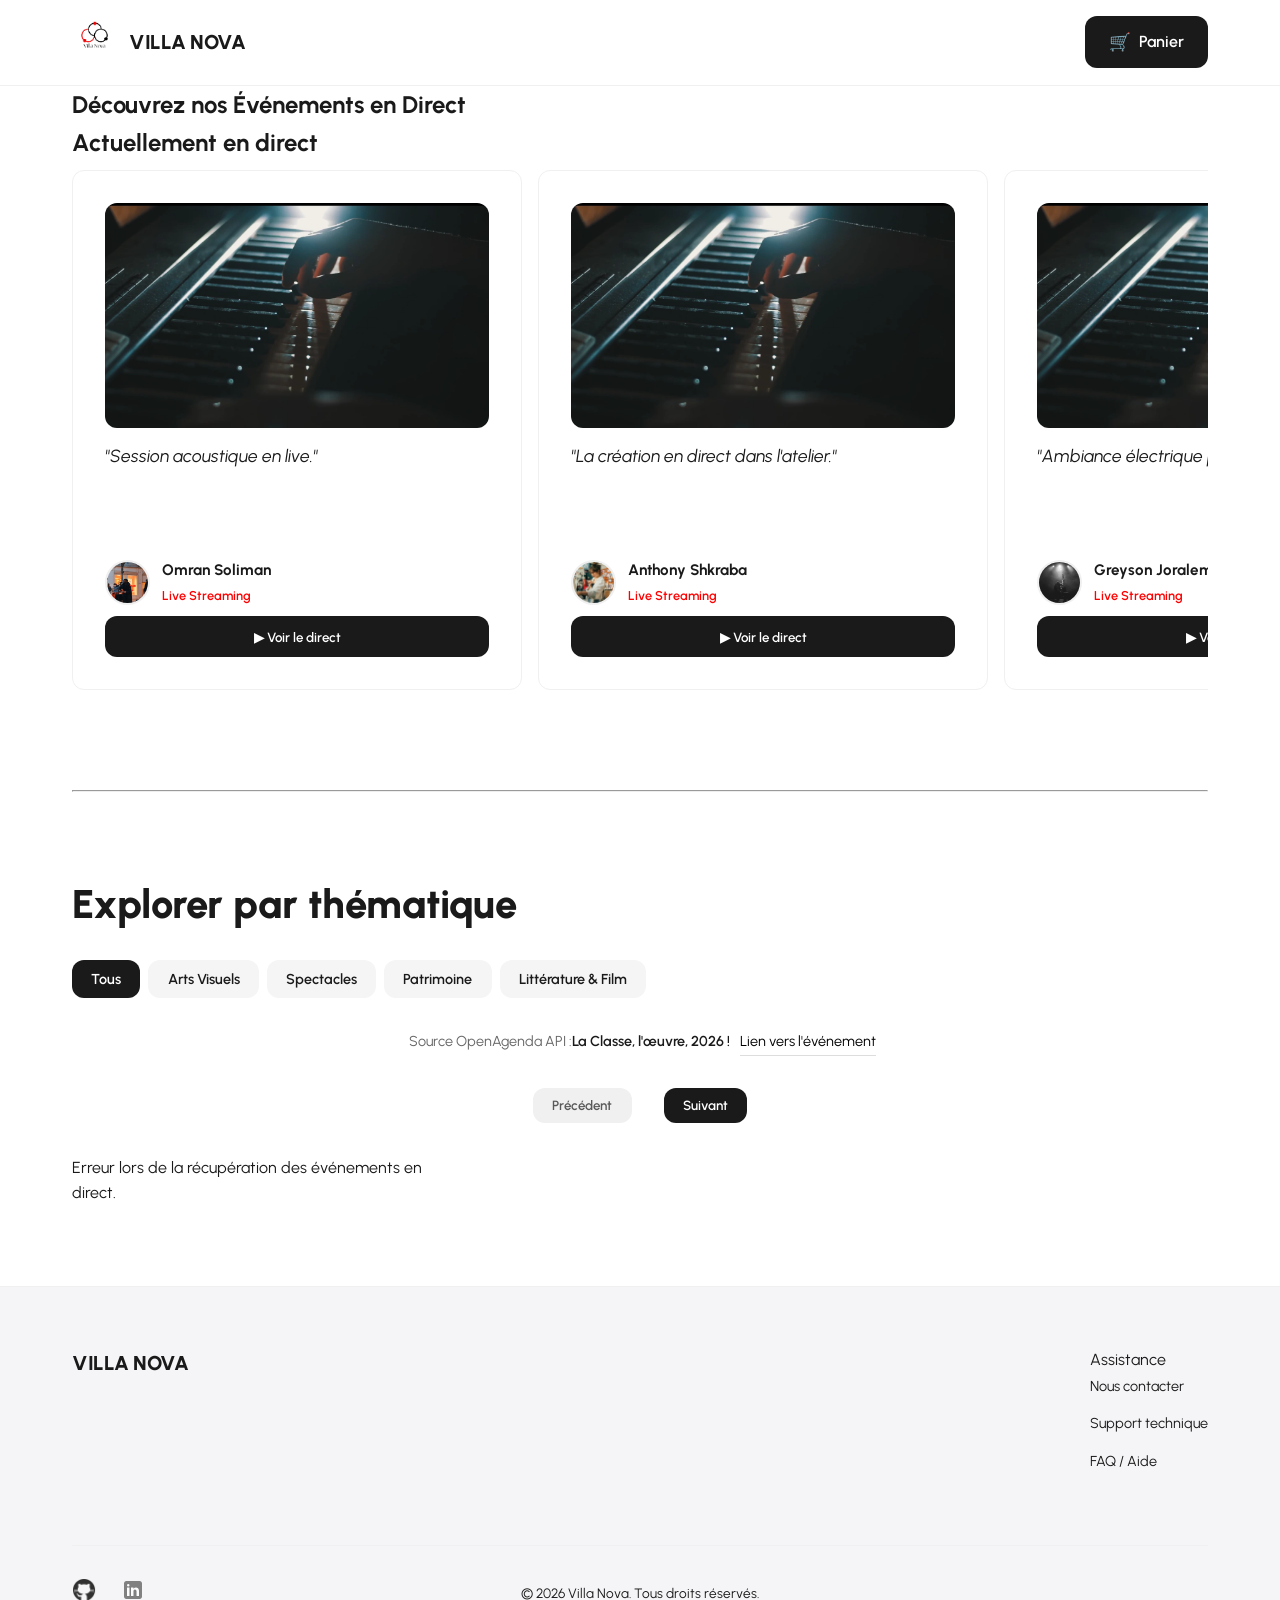
==== commit 16ed5b3e: "Update index.html" ====
--- a/index.html
+++ b/index.html
@@ -6,11 +6,11 @@
     <meta name="viewport" content="width=device-width, initial-scale=1.0">
     <meta name="description"
         content="Villa Nova - Billetterie officielle. Réservez vos places pour les meilleurs concerts, cinémas et spectacles. Expérience live garantie.">
-    <title>Villa Nova | Acceuil</title>
+    <title>Villa Nova | Accueil</title>
 
     <link rel="icon" type="image/png" href="./asset/favicon/symbole-villanova.webp?v=1">
     <link rel="stylesheet" href="./css/main.css">
-
+    <script src="config.js"></script>
     <script src="script.js" defer></script>
 </head>
 
--- a/css/main.css
+++ b/css/main.css
@@ -340,6 +340,7 @@
   display: flex;
   justify-content: center;
   align-items: center;
+  flex-wrap: wrap;
   gap: 1rem;
   margin: 2rem 0;
 }
@@ -374,6 +375,8 @@
 }
 .pagination-bar .page-numbers {
   display: flex;
+  justify-content: center;
+  flex-wrap: wrap;
   gap: 0.5rem;
 }
 .pagination-bar .page-numbers .page-link {
@@ -964,7 +967,7 @@
   padding: 60px 0 2rem;
   border-top: 1px solid #f0f0f0;
   margin-top: 80px;
-  background-color: #858484;
+  background-color: #F5F5F7;
 }
 .main-footer .footer-top {
   display: flex;
